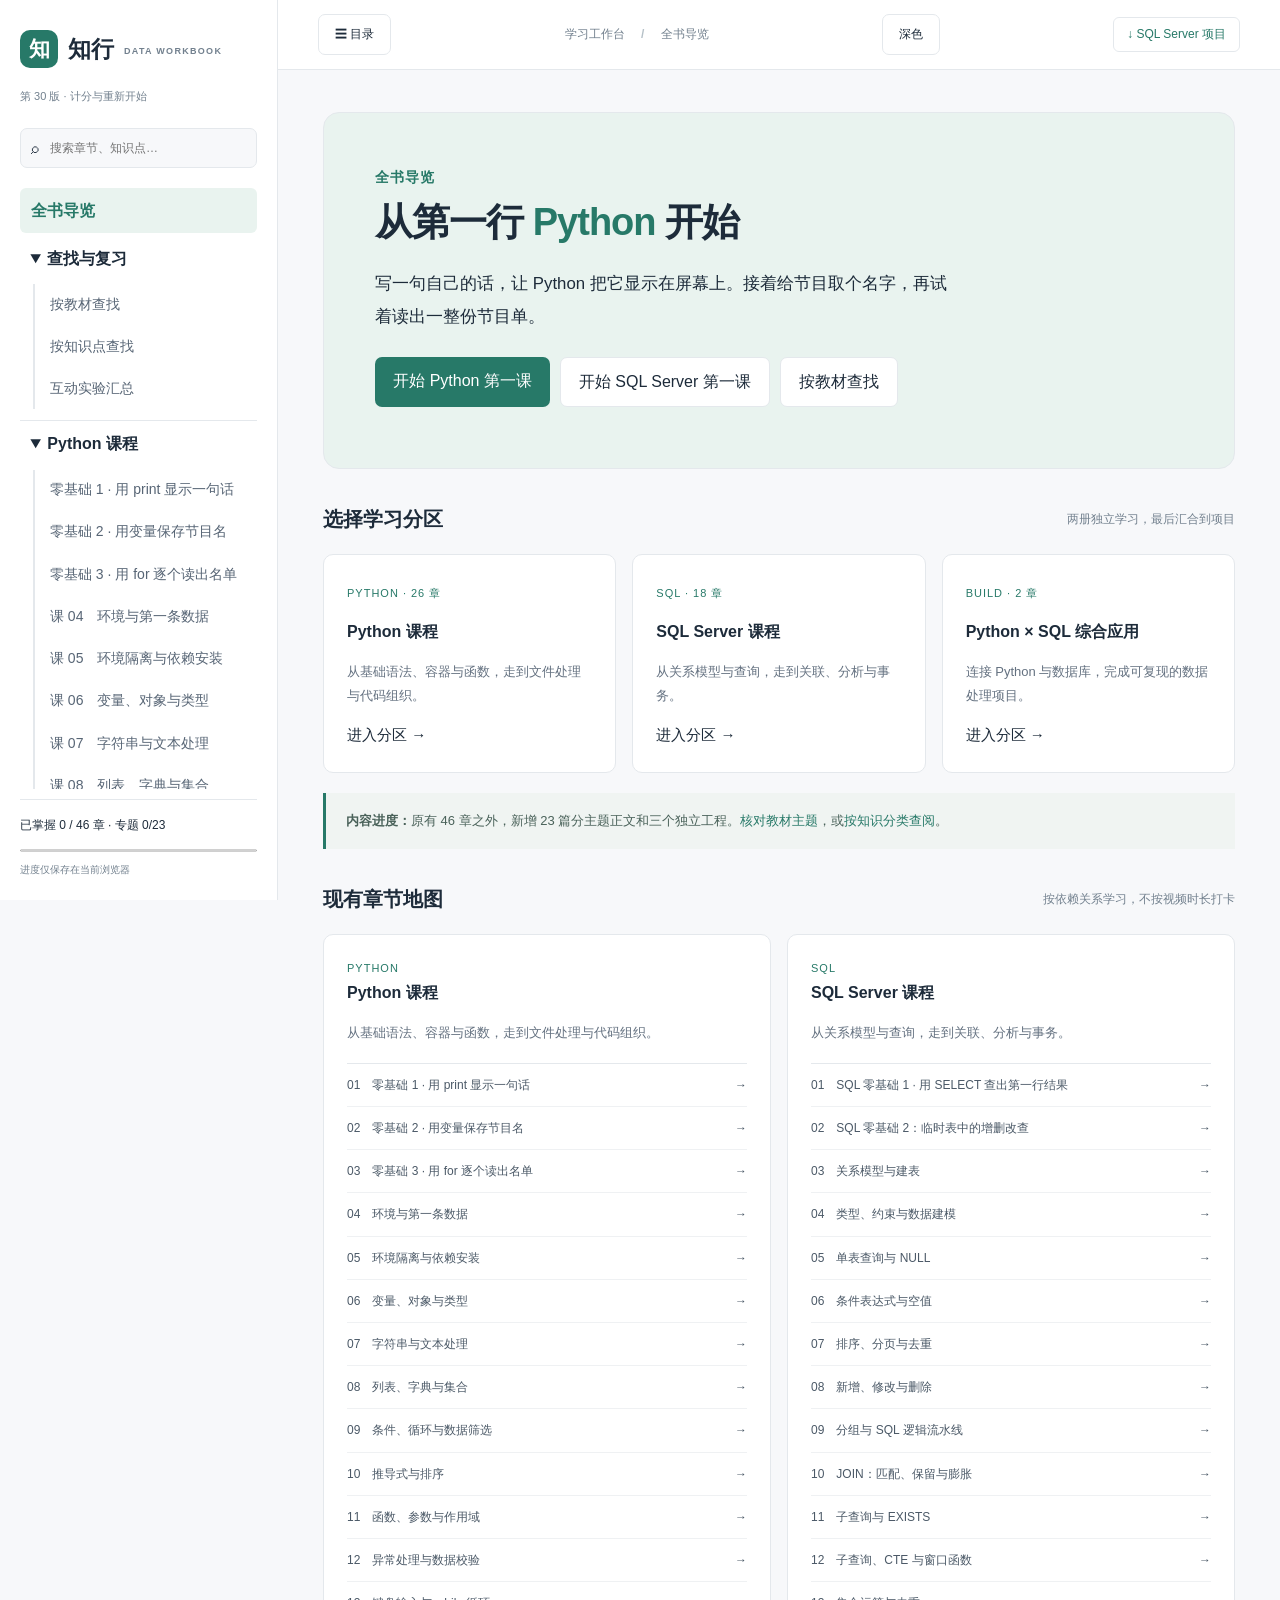
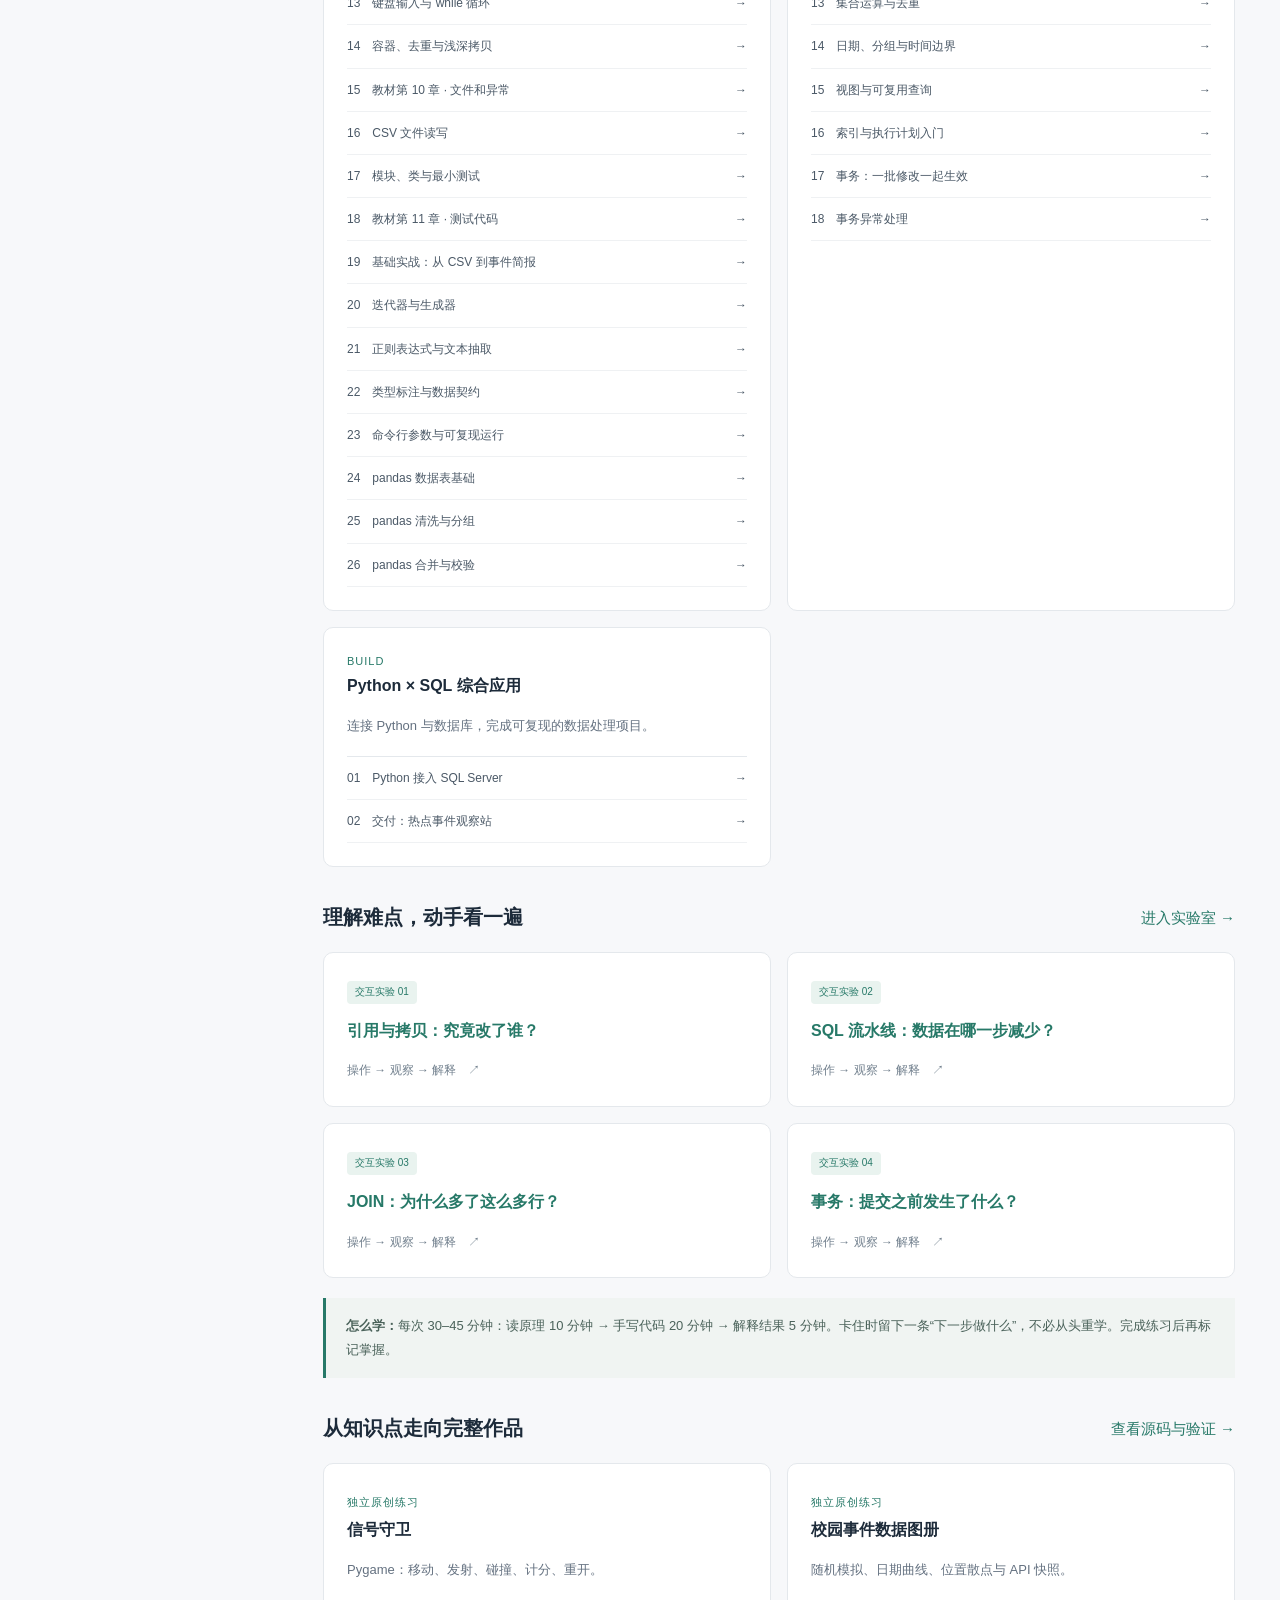
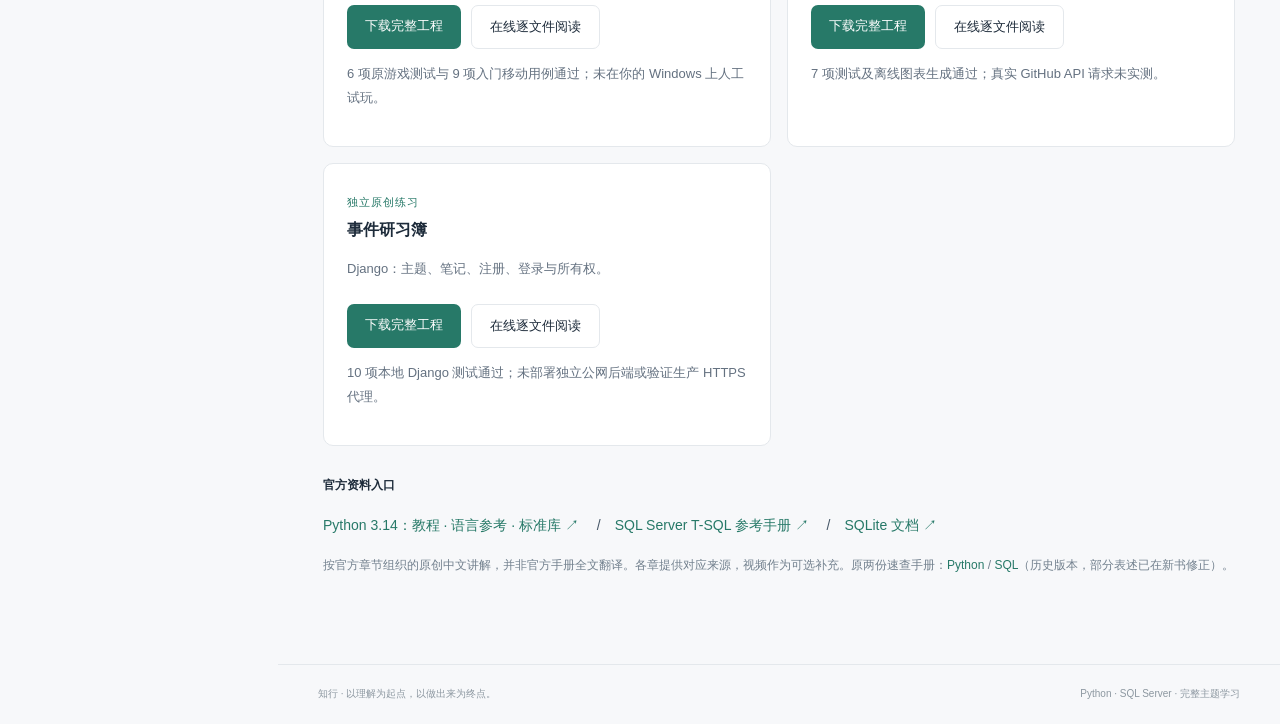
==== index.html @ 8c02c2bb "Publish chapter 14 scoring, game states and restart lesson (v30)" ====
<!doctype html><html lang="zh-CN"><head><meta charset="utf-8"><meta name="viewport" content="width=device-width,initial-scale=1"><meta name="description" content="Python 与 SQL 学习全书：官方文档导读、项目实践与可交互原理实验。"><title>知行 · Python × SQL 学习全书</title><link rel="stylesheet" href="style.css?v=26"></head><body><aside id="sidebar"><a class="brand" href="#home"><span>知</span> 知行 <small>DATA WORKBOOK</small></a><div class="edition">第 30 版 · 计分与重新开始</div><label class="search"><span>⌕</span><input id="search" placeholder="搜索章节、知识点…" aria-label="搜索章节"></label><nav id="nav"></nav><div class="sidebottom"><div id="progressText"></div><progress id="progress" max="15" value="0"></progress><small>进度仅保存在当前浏览器</small></div></aside><div class="shell"><header><button id="menu" aria-controls="sidebar" aria-expanded="true" aria-label="收起目录">☰ 目录</button><span>学习工作台 <b>/</b> <span id="crumb">全书导览</span></span><button id="theme" type="button">深色</button><a href="sqlserver-demo.zip?v=safety-20261116-1" download>↓ SQL Server 项目</a></header><main id="main"></main><footer>知行 · 以理解为起点，以做出来为终点。<span>Python · SQL Server · 完整主题学习</span></footer></div><script src="textbook-index.js?v=30"></script><script src="starter-runtime.js?v=26"></script><script src="roster-course.js?v=27"></script><script src="first-steps.js?v=26"></script><script src="game-workshop.js?v=29"></script><script src="target-workshop.js?v=29"></script><script src="curriculum.js?v=30"></script><script src="app.js?v=29"></script></body></html>
---- style.css ----
:root{--paper:#f7f8fa;--ink:#1d2b3a;--muted:#72808e;--line:#e4e8ec;--green:#277968;--soft:#e9f3ef}*{box-sizing:border-box}body{margin:0;background:var(--paper);color:var(--ink);font:15px/1.85 -apple-system,BlinkMacSystemFont,"Segoe UI","Microsoft YaHei",sans-serif}a{color:var(--green);text-decoration:none}button,input,select{font:inherit}button,a,input,select{outline-offset:4px}button{cursor:pointer;border:1px solid var(--line);background:white;color:var(--ink);padding:8px 16px;border-radius:7px}button:hover{border-color:var(--green);color:var(--green)}button:disabled{opacity:.4;cursor:default}aside{position:fixed;inset:0 auto 0 0;width:278px;background:#fff;border-right:1px solid var(--line);display:flex;flex-direction:column;padding:28px 20px 20px;z-index:30}.brand{display:flex;align-items:center;gap:10px;color:var(--ink);font-size:23px;font-weight:700}.brand span{display:grid;place-items:center;background:var(--green);color:white;width:38px;height:38px;border-radius:10px;font-size:21px}.brand small{font-size:9px;letter-spacing:1.3px;margin-top:5px;color:var(--muted)}.edition{font-size:11px;color:var(--muted);margin:15px 0 22px}.search{display:flex;align-items:center;background:var(--paper);border:1px solid var(--line);border-radius:7px;padding:5px 10px;gap:9px}.search input{border:0;background:none;min-width:0;width:100%;font-size:12px;outline:none}nav{flex:1;overflow:auto;margin:18px -8px 10px;padding:0 8px}nav a{display:block;color:#576575;font-size:12px;padding:8px 11px;border-radius:6px;margin:2px 0}nav a.active{color:var(--green);background:var(--soft);font-weight:650}nav h4{font-size:10px;letter-spacing:1px;color:#89939e;margin:21px 10px 6px}nav a:hover{background:var(--paper)}.sidebottom{border-top:1px solid var(--line);padding-top:15px;font-size:12px}.sidebottom small{font-size:10px;color:var(--muted)}progress{width:100%;height:5px;accent-color:var(--green)}.shell{margin-left:278px}header{height:70px;background:#ffffffee;border-bottom:1px solid var(--line);position:sticky;top:0;z-index:20;padding:0 40px;display:flex;align-items:center;justify-content:space-between;font-size:12px;color:var(--muted);backdrop-filter:blur(10px)}header b{padding:0 13px;color:#b6c1c8}header a{border:1px solid var(--line);padding:5px 13px;border-radius:6px}#menu{display:none}main{max-width:1200px;margin:auto;padding:42px 45px 60px}.eyebrow{font-size:11px;color:var(--green);letter-spacing:2px;font-weight:700}.hero{display:grid;grid-template-columns:1.4fr 1fr;gap:30px;align-items:center;margin-bottom:30px}h1{font-size:38px;line-height:1.45;letter-spacing:-1px;margin:13px 0 17px;font-weight:750}h1 em{font-style:normal;color:var(--green)}.intro{color:#6b7784;max-width:580px;font-size:14px;line-height:2}.actions{display:flex;flex-wrap:wrap;gap:10px;margin:23px 0 10px}.primary{background:var(--green);color:white;border-color:var(--green);display:inline-block;padding:9px 18px;border-radius:7px;font-size:13px}.primary:hover{color:white;background:#205f53}.secondary{display:inline-block;padding:9px 18px;border:1px solid var(--line);background:white;border-radius:7px;font-size:13px;color:var(--ink)}.heroart{background:#eaf0ec;border:1px solid #d8e5dd;border-radius:14px;padding:24px;transform:rotate(1deg)}.artlabel{font-size:10px;color:var(--green);letter-spacing:2px}.artrow{margin-top:13px;display:flex;align-items:center;gap:10px}.artbox{background:#fff;padding:10px 13px;border-radius:8px;flex:1;font-size:12px;box-shadow:0 3px 7px #23372f05}.artbox small{display:block;color:var(--muted);font-size:10px}.darkbox{background:#233f39;color:#cde3da;font-family:monospace;padding:16px;border-radius:9px;margin-top:16px;font-size:12px;line-height:1.9}.stats{display:grid;grid-template-columns:repeat(4,1fr);background:white;border:1px solid var(--line);border-radius:10px;margin:26px 0 36px}.stats div{padding:16px 22px;border-right:1px solid var(--line)}.stats div:last-child{border:0}.stats strong{font-size:23px;margin-right:8px}.stats small{font-size:11px;color:var(--muted)}.sectionhead{display:flex;align-items:center;justify-content:space-between;margin:32px 0 16px}h2{font-size:20px;margin:0}h3{font-size:16px;margin:0 0 10px}.sectionhead span,.muted{font-size:12px;color:var(--muted)}.grid{display:grid;grid-template-columns:repeat(2,minmax(0,1fr));gap:16px}.card{background:white;border:1px solid var(--line);border-radius:10px;padding:23px}.card p{font-size:13px;color:#647180}.card .label{color:var(--green);font-size:11px;letter-spacing:1px}.chapterlist{margin-top:18px;border-top:1px solid var(--line)}.chapterlist a{display:flex;justify-content:space-between;gap:10px;padding:10px 0;color:#4b5967;font-size:12px;border-bottom:1px solid #eff1f3}.chapterlist a:hover{color:var(--green)}.badge{display:inline-block;background:var(--soft);color:var(--green);font-size:10px;padding:2px 8px;border-radius:4px}.notice{background:#f0f4f2;border-left:3px solid var(--green);padding:16px 20px;margin:20px 0;font-size:13px;color:#4a625a}.article{max-width:860px}.article h1{font-size:32px}.chips{display:flex;flex-wrap:wrap;gap:8px;margin:20px 0}.chips span{font-size:11px;background:white;border:1px solid var(--line);padding:3px 10px;border-radius:5px}.block{margin:28px 0}.block p{font-size:14px;line-height:2.1;color:#465767}.codehead{background:#263b39;border-radius:9px 9px 0 0;padding:7px 16px;color:#bbcec9;font-size:11px;display:flex;justify-content:space-between;align-items:center}.codehead button{background:none;color:#c5dcd5;border-color:#49605b;font-size:10px;padding:2px 10px}pre{margin:0;background:#1d302e;color:#d7e8e1;padding:20px;border-radius:0 0 9px 9px;overflow:auto;font:13px/1.9 Consolas,monospace;white-space:pre}.output{padding:12px 16px;background:#ecf2ee;border:1px solid #dce8e0;font:12px/1.8 monospace;white-space:pre-wrap;margin-top:10px;border-radius:6px}details{padding:14px 18px;background:white;border:1px solid var(--line);border-radius:8px;margin:14px 0;font-size:13px}summary{cursor:pointer;color:var(--green);font-weight:600}.lessonfoot{display:flex;justify-content:space-between;gap:10px;border-top:1px solid var(--line);padding-top:25px;margin-top:30px}.lab{background:#fff;border:1px solid #cbded5;border-radius:12px;padding:24px;margin:25px 0}.lab h3{color:var(--green)}.lab .controls{display:flex;flex-wrap:wrap;gap:8px;margin:15px 0}.lab select{max-width:100%;padding:7px;border:1px solid var(--line);border-radius:6px}.labview{padding:18px;background:#f5f8f6;border-radius:8px;overflow:auto;margin-top:12px}.nodes{display:flex;gap:12px;flex-wrap:wrap}.node{flex:1;min-width:130px;padding:18px;background:white;border:1px solid #dce7e0;border-radius:8px;font-size:12px}.node strong{display:block;font-size:20px;color:var(--green)}.steps{display:flex;gap:5px;flex-wrap:wrap}.steps span{padding:5px 9px;border-radius:5px;background:#e7ede9;font-size:10px}.steps .on{background:var(--green);color:white}table{border-collapse:collapse;width:100%;font-size:12px;background:white}th,td{padding:8px 12px;text-align:left;border-bottom:1px solid var(--line)}th{font-weight:600;color:var(--green);background:#f2f6f3}footer{border-top:1px solid var(--line);padding:20px 40px;color:#8c97a0;font-size:10px;display:flex;justify-content:space-between}.future{opacity:.85}.source{font-size:12px;overflow-wrap:anywhere}input[type=range]{accent-color:var(--green);width:200px} @media(min-width:1450px){main{padding-top:55px}}@media(max-width:1050px){aside{width:240px}.shell{margin-left:240px}main{padding:30px 25px}.hero{grid-template-columns:1fr}.heroart{display:none}.stats div{padding:12px}.stats strong{font-size:20px}}@media(max-width:700px){aside{transform:translateX(-100%);width:278px;box-shadow:15px 0 40px #0002}aside.open{transform:translateX(0)}.shell{margin:0}header{padding:0 16px;height:60px;gap:10px}#menu{display:block;padding:4px 10px}header>span{font-size:10px;flex:1}header b{padding:0 6px}main{padding:28px 18px}h1{font-size:30px}.grid{grid-template-columns:1fr}.stats{grid-template-columns:1fr 1fr}.stats div{border-bottom:1px solid var(--line)}.article h1{font-size:27px}.lessonfoot{flex-wrap:wrap}footer span{display:none}.card{padding:19px}.lab{padding:17px}}
/* 双册入口与持续可用的阅读控制 */
#menu{display:inline-block;white-space:nowrap}.group-link{display:inline!important;padding:0!important;color:inherit!important;font-size:11px!important;letter-spacing:0}.group-link:hover{color:var(--green)!important}.book-grid{grid-template-columns:repeat(3,minmax(0,1fr))}.book-card{color:var(--ink);transition:border-color .15s,transform .15s}.book-card:hover{border-color:var(--green);transform:translateY(-2px)}.book-card h3{margin:12px 0 7px}.booklist{max-width:860px}.booklist a{font-size:15px;align-items:center;padding:17px 5px}.booklist a small{display:block;color:var(--muted);margin-left:2.6em;font-size:12px}.booklist a b{color:var(--green)}
@media(min-width:701px){body.sidebar-collapsed aside{transform:translateX(-100%)}body.sidebar-collapsed .shell{margin-left:0}}
@media(max-width:850px){.book-grid{grid-template-columns:1fr}}
:root[data-theme=dark]{color-scheme:dark;--paper:#151c20;--ink:#e7efec;--muted:#a2b3af;--line:#34433f;--green:#85cfb5;--soft:#273e37}
[data-theme=dark] aside,[data-theme=dark] .card,[data-theme=dark] .stats,[data-theme=dark] .secondary,[data-theme=dark] details,[data-theme=dark] .lab,[data-theme=dark] .node,[data-theme=dark] table,[data-theme=dark] button,[data-theme=dark] .chips span,[data-theme=dark] .artbox{background:#202c2b;color:var(--ink)}
[data-theme=dark] header{background:#202c2bef}[data-theme=dark] .card p,[data-theme=dark] .block p,[data-theme=dark] .intro,[data-theme=dark] nav a,[data-theme=dark] .chapterlist a{color:#bdccc7}[data-theme=dark] .notice,[data-theme=dark] .output,[data-theme=dark] .labview,[data-theme=dark] th,[data-theme=dark] .heroart{background:#293c35;color:#d4e5dd;border-color:#445c51}[data-theme=dark] .primary{background:#397f69;color:#fff}[data-theme=dark] .steps span{background:#40544c;color:#e4eee9}[data-theme=dark] .steps .on{background:#397f69}[data-theme=dark] input,[data-theme=dark] select{color:var(--ink);background:#202c2b}[data-theme=dark] .chapterlist a{border-color:var(--line)}
pre.lined code{counter-reset:code-line}pre.lined .code-line{display:block;min-height:1.9em;padding-left:3.6em;position:relative}pre.lined .code-line::before{counter-increment:code-line;content:counter(code-line);position:absolute;left:0;width:2.5em;text-align:right;color:#8ca8a0;user-select:none}
.syntax-keyword{color:#c7a8fa;font-weight:600}.syntax-string{color:#a8dbb5}.syntax-number{color:#ffd29c}.syntax-comment{color:#9fb8af;font-style:italic}
.knowledge-stats{display:flex;flex-wrap:wrap;gap:12px;margin:22px 0}.knowledge-stats b{background:var(--soft);color:var(--green);padding:9px 15px;border-radius:8px;font-size:13px}.category-links{display:flex;flex-wrap:wrap;gap:8px;margin:24px 0}.knowledge-card{color:var(--ink)}.knowledge-card h3{font-size:18px;margin:12px 0}.knowledge-card>span:last-child{font-size:12px}.knowledge-category,.point{scroll-margin-top:90px}.unit-toc{display:flex;flex-wrap:wrap;gap:8px;border:1px solid var(--line);padding:14px;border-radius:10px;overflow:visible;margin:25px 0}.unit-toc button{font-size:12px}.point{padding:22px 0;border-top:1px solid var(--line)}.point .label{font-size:11px;color:var(--green)}.point h2{margin-top:7px}.point p{font-size:15px;line-height:2.2;max-width:74ch}.pitfall-line{border-left:3px solid var(--line);padding-left:15px}.exercise-card{border-top:1px solid var(--line);padding:20px 0}.table-scroll{overflow:auto;border:1px solid var(--line);border-radius:8px}.table-scroll table{min-width:650px}.table-scroll th{white-space:nowrap}.table-scroll td{vertical-align:top}.nav-category{border:0;background:transparent;padding:4px 0;margin:5px 0}.nav-category summary{font-size:12px;padding:8px;color:var(--muted)}.nav-category a{padding-left:13px}.block p{white-space:pre-line}.knowledge-card .chips span{white-space:normal}.article,main{min-width:0}pre{max-width:100%}#progressText{line-height:1.7}
@media(max-width:700px){.point p{font-size:15px}.unit-toc{gap:5px}.unit-toc button{padding:6px 9px}.knowledge-stats{gap:7px}.knowledge-stats b{padding:7px 10px;font-size:11px}header>a{display:none}.lessonfoot .secondary,.lessonfoot button{font-size:12px;padding:8px 10px}}
@media print{aside,header,footer,.lessonfoot,.unit-toc,.codehead button{display:none!important}.shell{margin:0}main{padding:0;max-width:none}.article{max-width:none}pre{white-space:pre-wrap;color:black;background:#f3f3f3}.point{break-inside:avoid}}
.source-files{display:flex;flex-wrap:wrap;gap:7px;margin:22px 0}.source-files a{border:1px solid var(--line);border-radius:6px;padding:5px 9px;font:12px/1.6 monospace;overflow-wrap:anywhere}.source-files .selected{background:var(--soft);border-color:var(--green)}
.beginner-panel h2 { margin-bottom: 1rem; }
.beginner-reading { margin: .8rem 0; padding: .7rem 1rem; }
.beginner-reading > summary, .reading-change > summary { min-height: 2.75rem; padding: .55rem 0; }
.beginner-reading p, .beginner-reading li { font-size: 1rem; line-height: 1.8; }
.beginner-reading li + li { margin-top: .45rem; }
.beginner-reading h4 { margin: 1.2rem 0 .4rem; }
.beginner-reading .output { font-size: .9rem; }
.reading-question { min-width: 0; border: 1px solid var(--line); padding: .75rem 1rem; margin: 1.25rem 0; border-radius: .5rem; }
.reading-question legend { color: var(--ink); font-weight: 600; padding: 0 .3rem; }
.reading-choices { display: flex; flex-wrap: wrap; gap: .5rem; }
.reading-choices button { min-height: 2.75rem; white-space: normal; text-align: left; }
.reading-choices [aria-pressed=true] { outline: 2px solid var(--green); outline-offset: 1px; }
.reading-feedback:empty { margin: 0; }
@media (max-width: 700px) { .beginner-reading { padding: .35rem .65rem; } .reading-question { padding: .65rem; } }

.start-home,.starter,.index-card{font-size:1rem}
.start-home{margin-bottom:2rem;padding:clamp(1.25rem,4vw,3.25rem);border:1px solid var(--line);border-radius:1rem;background:var(--soft)}
.start-home h1{margin:.25rem 0 .8rem}.start-home .intro,.starter .intro{font-size:1.05rem;color:var(--ink)}
.course-kicker{color:var(--green);font-size:.9rem;font-weight:700;letter-spacing:.06em;margin:0}
.starter{max-width:48rem;margin:auto}.starter .course-kicker{margin-top:1.35rem}
.starter section{margin:1.6rem 0}.starter h2,.index-card h2{font-size:1.35rem;margin:0 0 .55rem}
.starter-editor{padding:clamp(.9rem,3vw,1.6rem);border:1px solid var(--line);border-radius:.75rem}
.starter-editor label{display:block;font-weight:650;margin:.8rem 0 .4rem}
.starter-editor textarea{display:block;width:100%;max-width:100%;resize:vertical;padding:1rem;background:#122c2b;color:#f1faf6;border:2px solid #64867c;border-radius:.55rem;font:1rem/1.65 ui-monospace,monospace}
.starter-editor textarea:focus-visible{outline:3px solid var(--green);outline-offset:2px}
#starter-output{min-height:3.6rem;white-space:pre-wrap;overflow-wrap:anywhere;color:var(--ink);background:var(--soft);padding:.85rem 1rem;border-radius:.5rem}
.starter details summary{cursor:pointer;color:var(--green);font-weight:650}
.starter .primary,.starter .secondary,.start-home .actions a,.starter button{font-size:1rem;min-height:44px}
.starter .beginner-check button{margin:.15rem}.starter code{overflow-wrap:anywhere}.starter .code-line{overflow-wrap:normal}
.textbook-grid{margin:1.5rem 0}.index-card p{font-size:1rem}.index-links{display:flex;flex-wrap:wrap;gap:.35rem 1rem}.index-links a{text-decoration:underline;text-underline-offset:3px;font-size:.94rem}
@media(max-width:600px){.start-home .actions{align-items:stretch;flex-direction:column}.start-home .actions a{text-align:center}.starter h1{font-size:1.8rem}.textbook-grid{grid-template-columns:minmax(0,1fr)}}

#nav > a, .nav-group > summary {font-size:1rem;font-weight:650;color:var(--ink)}
.nav-group {margin:0;padding:0;border:0;border-bottom:1px solid var(--line);border-radius:0;background:transparent}
.nav-group > summary {cursor:pointer;padding:.55rem .65rem}
.nav-group > div {border-left:2px solid var(--line);margin:0 0 .65rem .8rem;padding-left:.35rem}
#nav .nav-group a {font-size:.875rem;padding:.45rem .6rem}
#nav [aria-current="page"] {color:var(--green);background:var(--soft)}
.nav-group summary:focus-visible, #nav a:focus-visible {outline:2px solid var(--green);outline-offset:-2px}
.chapter-extension {margin:1.5rem 0;padding:.7rem 1rem}
.chapter-extension > summary {color:var(--green);font-size:1rem;font-weight:650;cursor:pointer}
.article .starter {margin:0;max-width:50rem}
.topic-search {max-width:38rem;margin:1.5rem 0}
.topic-search label {display:block;font-weight:650;margin-bottom:.4rem}
.topic-search input {width:100%;padding:.65rem .8rem;border:1px solid var(--line);border-radius:.5rem;background:var(--paper);color:var(--ink);font-size:1rem}
.project-routes h2 {margin:.4rem 0}.project-routes pre {white-space:pre-wrap}
@media (max-width:700px) {#nav .nav-group a,.nav-group > summary {min-height:44px}.roster pre{overflow-x:auto}}
.project-step {scroll-margin-top:5rem}

.roster-course {max-width:49rem;font-size:1rem}
.roster-course .intro {max-width:46rem;font-size:1.06rem}
.roster-index {display:grid;gap:.25rem;margin:1rem 0;padding:.7rem 1rem;border-left:3px solid var(--green);background:var(--soft)}
.roster-index a {font-size:1rem;margin:0;padding:.25rem .4rem}
.roster-stage {scroll-margin-top:5.5rem;margin:2.5rem 0}
.roster-stage h2 {margin:.3rem 0 .65rem}
.roster-stage .output {white-space:pre-wrap;overflow-wrap:anywhere}
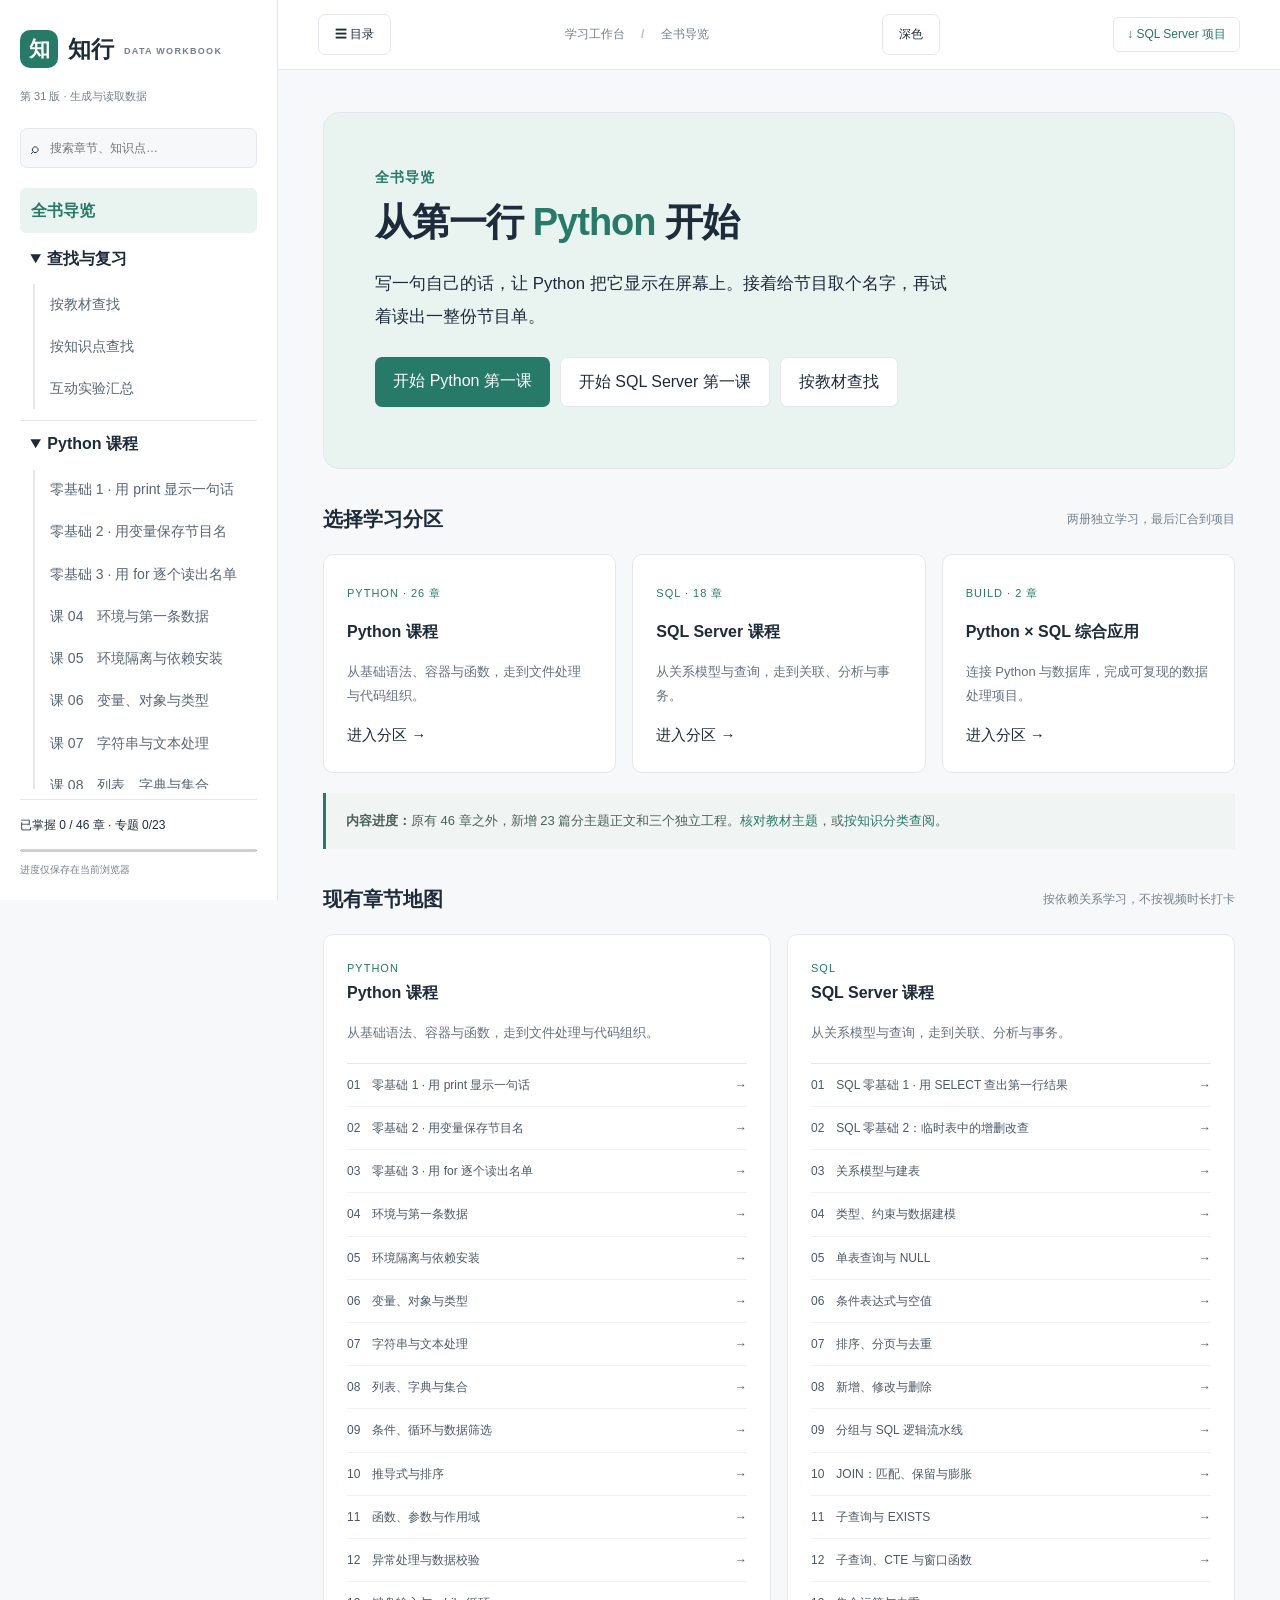
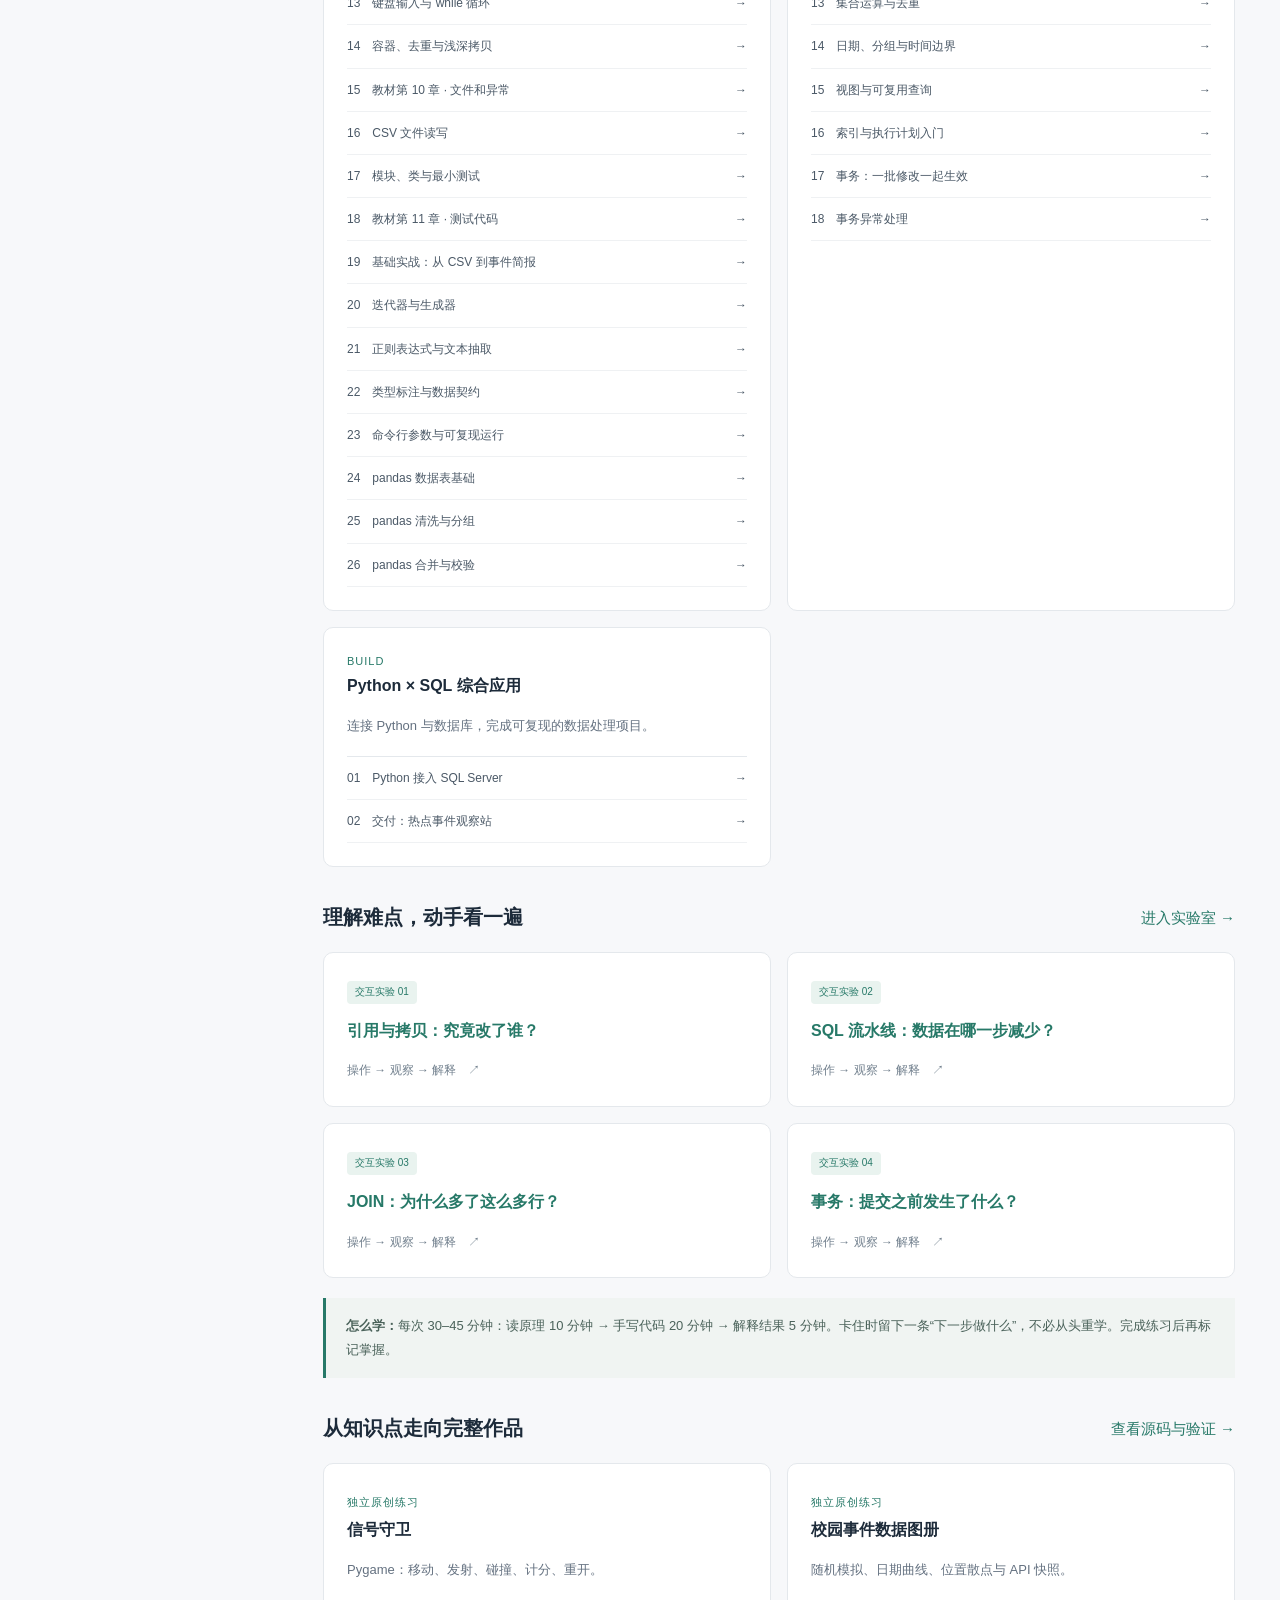
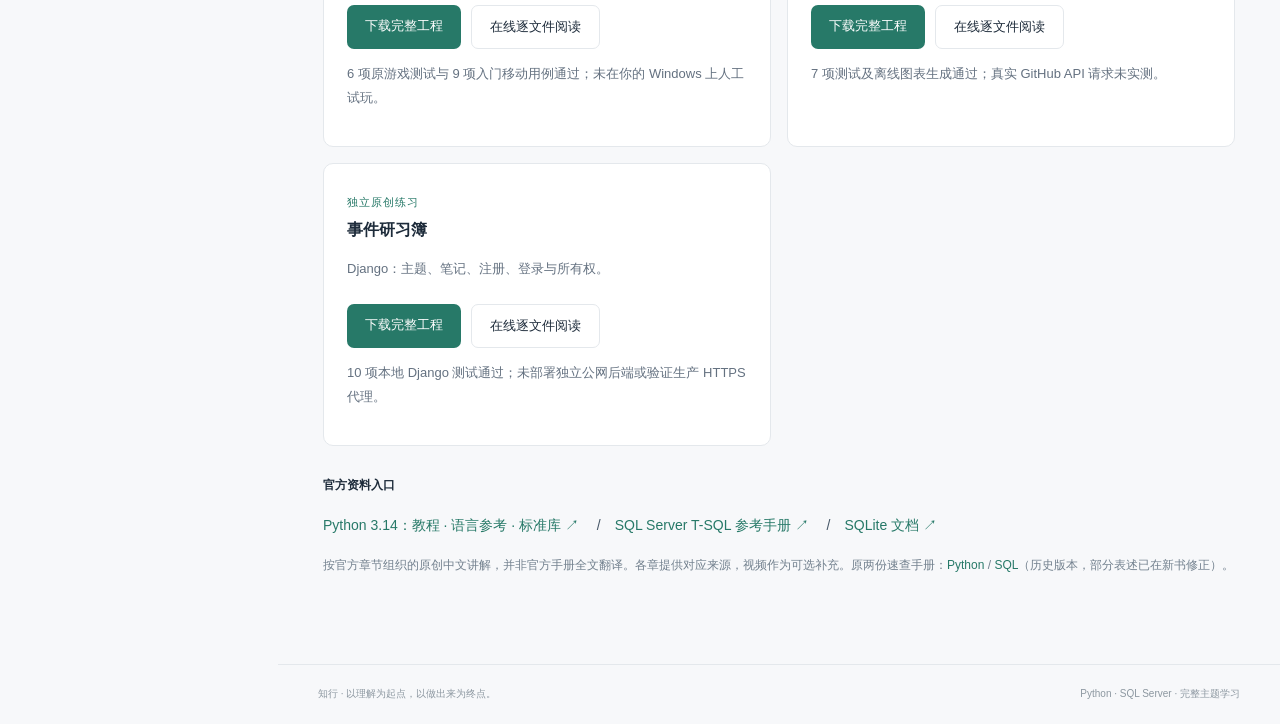
==== commit 64cfbe5f: "Teach chapters 15 and 16 with reproducible plots and real event files (v31)" ====
--- a/index.html
+++ b/index.html
@@ -1 +1 @@
-<!doctype html><html lang="zh-CN"><head><meta charset="utf-8"><meta name="viewport" content="width=device-width,initial-scale=1"><meta name="description" content="Python 与 SQL 学习全书：官方文档导读、项目实践与可交互原理实验。"><title>知行 · Python × SQL 学习全书</title><link rel="stylesheet" href="style.css?v=26"></head><body><aside id="sidebar"><a class="brand" href="#home"><span>知</span> 知行 <small>DATA WORKBOOK</small></a><div class="edition">第 30 版 · 计分与重新开始</div><label class="search"><span>⌕</span><input id="search" placeholder="搜索章节、知识点…" aria-label="搜索章节"></label><nav id="nav"></nav><div class="sidebottom"><div id="progressText"></div><progress id="progress" max="15" value="0"></progress><small>进度仅保存在当前浏览器</small></div></aside><div class="shell"><header><button id="menu" aria-controls="sidebar" aria-expanded="true" aria-label="收起目录">☰ 目录</button><span>学习工作台 <b>/</b> <span id="crumb">全书导览</span></span><button id="theme" type="button">深色</button><a href="sqlserver-demo.zip?v=safety-20261116-1" download>↓ SQL Server 项目</a></header><main id="main"></main><footer>知行 · 以理解为起点，以做出来为终点。<span>Python · SQL Server · 完整主题学习</span></footer></div><script src="textbook-index.js?v=30"></script><script src="starter-runtime.js?v=26"></script><script src="roster-course.js?v=27"></script><script src="first-steps.js?v=26"></script><script src="game-workshop.js?v=29"></script><script src="target-workshop.js?v=29"></script><script src="curriculum.js?v=30"></script><script src="app.js?v=29"></script></body></html>
+<!doctype html><html lang="zh-CN"><head><meta charset="utf-8"><meta name="viewport" content="width=device-width,initial-scale=1"><meta name="description" content="Python 与 SQL 学习全书：官方文档导读、项目实践与可交互原理实验。"><title>知行 · Python × SQL 学习全书</title><link rel="stylesheet" href="style.css?v=26"></head><body><aside id="sidebar"><a class="brand" href="#home"><span>知</span> 知行 <small>DATA WORKBOOK</small></a><div class="edition">第 31 版 · 生成与读取数据</div><label class="search"><span>⌕</span><input id="search" placeholder="搜索章节、知识点…" aria-label="搜索章节"></label><nav id="nav"></nav><div class="sidebottom"><div id="progressText"></div><progress id="progress" max="15" value="0"></progress><small>进度仅保存在当前浏览器</small></div></aside><div class="shell"><header><button id="menu" aria-controls="sidebar" aria-expanded="true" aria-label="收起目录">☰ 目录</button><span>学习工作台 <b>/</b> <span id="crumb">全书导览</span></span><button id="theme" type="button">深色</button><a href="sqlserver-demo.zip?v=safety-20261116-1" download>↓ SQL Server 项目</a></header><main id="main"></main><footer>知行 · 以理解为起点，以做出来为终点。<span>Python · SQL Server · 完整主题学习</span></footer></div><script src="textbook-index.js?v=31"></script><script src="starter-runtime.js?v=26"></script><script src="roster-course.js?v=27"></script><script src="first-steps.js?v=26"></script><script src="game-workshop.js?v=29"></script><script src="target-workshop.js?v=29"></script><script src="data-workshop.js?v=31"></script><script src="curriculum.js?v=31"></script><script src="app.js?v=29"></script></body></html>
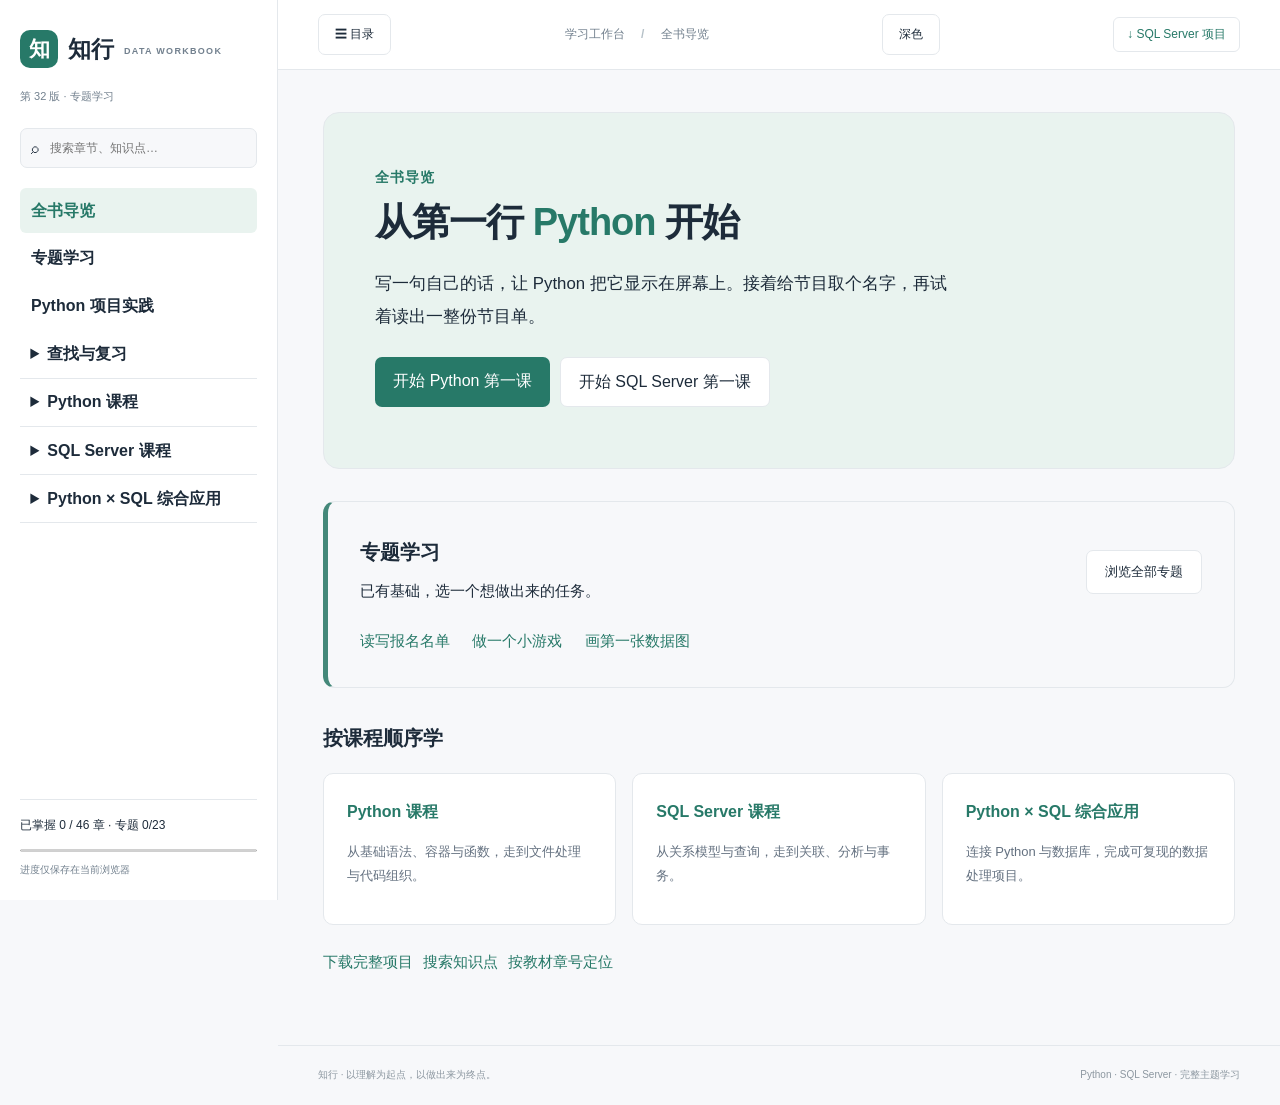
==== commit e706d98c: "Give topic lessons a dedicated home and simplify lookup (v32)" ====
--- a/index.html
+++ b/index.html
@@ -1 +1 @@
-<!doctype html><html lang="zh-CN"><head><meta charset="utf-8"><meta name="viewport" content="width=device-width,initial-scale=1"><meta name="description" content="Python 与 SQL 学习全书：官方文档导读、项目实践与可交互原理实验。"><title>知行 · Python × SQL 学习全书</title><link rel="stylesheet" href="style.css?v=26"></head><body><aside id="sidebar"><a class="brand" href="#home"><span>知</span> 知行 <small>DATA WORKBOOK</small></a><div class="edition">第 31 版 · 生成与读取数据</div><label class="search"><span>⌕</span><input id="search" placeholder="搜索章节、知识点…" aria-label="搜索章节"></label><nav id="nav"></nav><div class="sidebottom"><div id="progressText"></div><progress id="progress" max="15" value="0"></progress><small>进度仅保存在当前浏览器</small></div></aside><div class="shell"><header><button id="menu" aria-controls="sidebar" aria-expanded="true" aria-label="收起目录">☰ 目录</button><span>学习工作台 <b>/</b> <span id="crumb">全书导览</span></span><button id="theme" type="button">深色</button><a href="sqlserver-demo.zip?v=safety-20261116-1" download>↓ SQL Server 项目</a></header><main id="main"></main><footer>知行 · 以理解为起点，以做出来为终点。<span>Python · SQL Server · 完整主题学习</span></footer></div><script src="textbook-index.js?v=31"></script><script src="starter-runtime.js?v=26"></script><script src="roster-course.js?v=27"></script><script src="first-steps.js?v=26"></script><script src="game-workshop.js?v=29"></script><script src="target-workshop.js?v=29"></script><script src="data-workshop.js?v=31"></script><script src="curriculum.js?v=31"></script><script src="app.js?v=29"></script></body></html>
+<!doctype html><html lang="zh-CN"><head><meta charset="utf-8"><meta name="viewport" content="width=device-width,initial-scale=1"><meta name="description" content="Python 与 SQL 学习全书：官方文档导读、项目实践与可交互原理实验。"><title>知行 · Python × SQL 学习全书</title><link rel="stylesheet" href="style.css?v=32"></head><body><aside id="sidebar"><a class="brand" href="#home"><span>知</span> 知行 <small>DATA WORKBOOK</small></a><div class="edition">第 32 版 · 专题学习</div><label class="search"><span>⌕</span><input id="search" placeholder="搜索章节、知识点…" aria-label="搜索章节"></label><nav id="nav"></nav><div class="sidebottom"><div id="progressText"></div><progress id="progress" max="15" value="0"></progress><small>进度仅保存在当前浏览器</small></div></aside><div class="shell"><header><button id="menu" aria-controls="sidebar" aria-expanded="true" aria-label="收起目录">☰ 目录</button><span>学习工作台 <b>/</b> <span id="crumb">全书导览</span></span><button id="theme" type="button">深色</button><a href="sqlserver-demo.zip?v=safety-20261116-1" download>↓ SQL Server 项目</a></header><main id="main"></main><footer>知行 · 以理解为起点，以做出来为终点。<span>Python · SQL Server · 完整主题学习</span></footer></div><script src="textbook-index.js?v=31"></script><script src="starter-runtime.js?v=26"></script><script src="roster-course.js?v=27"></script><script src="first-steps.js?v=32"></script><script src="game-workshop.js?v=29"></script><script src="target-workshop.js?v=29"></script><script src="data-workshop.js?v=31"></script><script src="curriculum.js?v=32"></script><script src="app.js?v=32"></script></body></html>
--- a/style.css
+++ b/style.css
@@ -68,3 +68,6 @@
 .roster-stage {scroll-margin-top:5.5rem;margin:2.5rem 0}
 .roster-stage h2 {margin:.3rem 0 .65rem}
 .roster-stage .output {white-space:pre-wrap;overflow-wrap:anywhere}
+
+.focus-shelf{margin:1.5rem 0;padding:clamp(1rem,3vw,2rem);border:1px solid var(--line);border-inline-start:5px solid #448879;border-radius:12px;display:flex;align-items:center;justify-content:space-between;gap:1rem;flex-wrap:wrap}
+.focus-shelf h2,.topic-shelf h2{margin:0}.focus-shelf p{margin:.4rem 0}.focus-links{flex-basis:100%;display:flex;flex-wrap:wrap;gap:.65rem 1.4rem}.topic-shelf{display:grid;grid-template-columns:repeat(auto-fit,minmax(min(100%,19rem),1fr));gap:1rem}.topic-shelf ol{padding-inline-start:1.6rem}.topic-shelf li{padding:.6rem 0;border-bottom:1px solid var(--line)}.topic-shelf li a+a{display:block;font-size:.9rem}
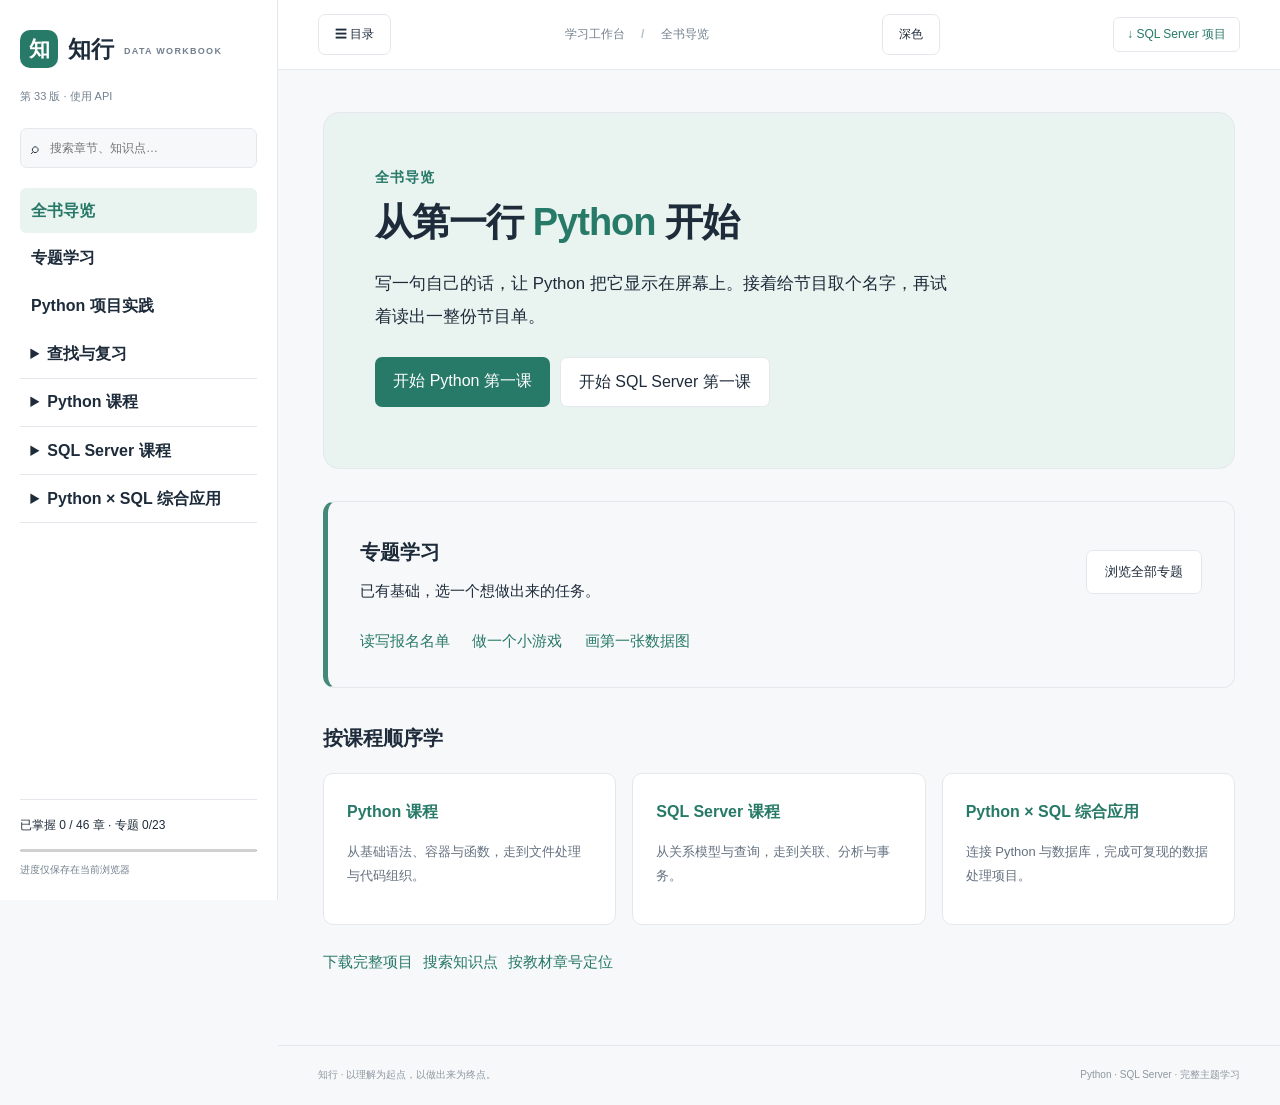
==== commit c83e8674: "Teach chapter 17 API requests, charts and offline recovery (v33)" ====
--- a/index.html
+++ b/index.html
@@ -1 +1 @@
-<!doctype html><html lang="zh-CN"><head><meta charset="utf-8"><meta name="viewport" content="width=device-width,initial-scale=1"><meta name="description" content="Python 与 SQL 学习全书：官方文档导读、项目实践与可交互原理实验。"><title>知行 · Python × SQL 学习全书</title><link rel="stylesheet" href="style.css?v=32"></head><body><aside id="sidebar"><a class="brand" href="#home"><span>知</span> 知行 <small>DATA WORKBOOK</small></a><div class="edition">第 32 版 · 专题学习</div><label class="search"><span>⌕</span><input id="search" placeholder="搜索章节、知识点…" aria-label="搜索章节"></label><nav id="nav"></nav><div class="sidebottom"><div id="progressText"></div><progress id="progress" max="15" value="0"></progress><small>进度仅保存在当前浏览器</small></div></aside><div class="shell"><header><button id="menu" aria-controls="sidebar" aria-expanded="true" aria-label="收起目录">☰ 目录</button><span>学习工作台 <b>/</b> <span id="crumb">全书导览</span></span><button id="theme" type="button">深色</button><a href="sqlserver-demo.zip?v=safety-20261116-1" download>↓ SQL Server 项目</a></header><main id="main"></main><footer>知行 · 以理解为起点，以做出来为终点。<span>Python · SQL Server · 完整主题学习</span></footer></div><script src="textbook-index.js?v=31"></script><script src="starter-runtime.js?v=26"></script><script src="roster-course.js?v=27"></script><script src="first-steps.js?v=32"></script><script src="game-workshop.js?v=29"></script><script src="target-workshop.js?v=29"></script><script src="data-workshop.js?v=31"></script><script src="curriculum.js?v=32"></script><script src="app.js?v=32"></script></body></html>
+<!doctype html><html lang="zh-CN"><head><meta charset="utf-8"><meta name="viewport" content="width=device-width,initial-scale=1"><meta name="description" content="Python 与 SQL 学习全书：官方文档导读、项目实践与可交互原理实验。"><title>知行 · Python × SQL 学习全书</title><link rel="stylesheet" href="style.css?v=32"></head><body><aside id="sidebar"><a class="brand" href="#home"><span>知</span> 知行 <small>DATA WORKBOOK</small></a><div class="edition">第 33 版 · 使用 API</div><label class="search"><span>⌕</span><input id="search" placeholder="搜索章节、知识点…" aria-label="搜索章节"></label><nav id="nav"></nav><div class="sidebottom"><div id="progressText"></div><progress id="progress" max="15" value="0"></progress><small>进度仅保存在当前浏览器</small></div></aside><div class="shell"><header><button id="menu" aria-controls="sidebar" aria-expanded="true" aria-label="收起目录">☰ 目录</button><span>学习工作台 <b>/</b> <span id="crumb">全书导览</span></span><button id="theme" type="button">深色</button><a href="sqlserver-demo.zip?v=safety-20261116-1" download>↓ SQL Server 项目</a></header><main id="main"></main><footer>知行 · 以理解为起点，以做出来为终点。<span>Python · SQL Server · 完整主题学习</span></footer></div><script src="textbook-index.js?v=33"></script><script src="starter-runtime.js?v=26"></script><script src="roster-course.js?v=27"></script><script src="first-steps.js?v=32"></script><script src="game-workshop.js?v=29"></script><script src="target-workshop.js?v=29"></script><script src="data-workshop.js?v=33"></script><script src="curriculum.js?v=33"></script><script src="app.js?v=32"></script></body></html>
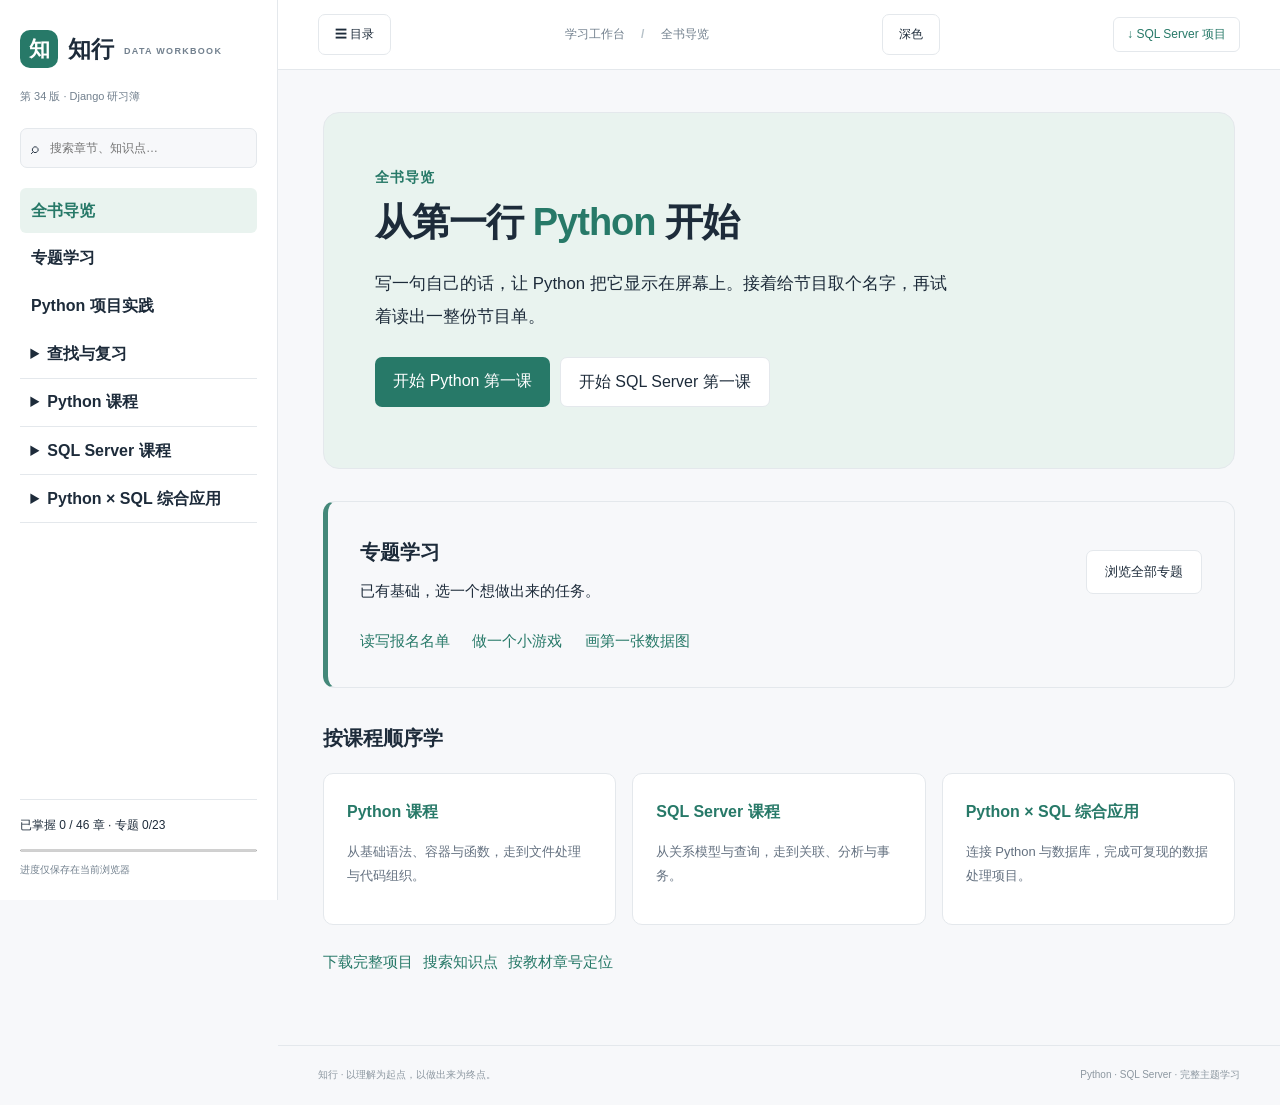
==== commit 4df643bd: "Add Django notebook setup and two-account workshops (v34)" ====
--- a/index.html
+++ b/index.html
@@ -1 +1 @@
-<!doctype html><html lang="zh-CN"><head><meta charset="utf-8"><meta name="viewport" content="width=device-width,initial-scale=1"><meta name="description" content="Python 与 SQL 学习全书：官方文档导读、项目实践与可交互原理实验。"><title>知行 · Python × SQL 学习全书</title><link rel="stylesheet" href="style.css?v=32"></head><body><aside id="sidebar"><a class="brand" href="#home"><span>知</span> 知行 <small>DATA WORKBOOK</small></a><div class="edition">第 33 版 · 使用 API</div><label class="search"><span>⌕</span><input id="search" placeholder="搜索章节、知识点…" aria-label="搜索章节"></label><nav id="nav"></nav><div class="sidebottom"><div id="progressText"></div><progress id="progress" max="15" value="0"></progress><small>进度仅保存在当前浏览器</small></div></aside><div class="shell"><header><button id="menu" aria-controls="sidebar" aria-expanded="true" aria-label="收起目录">☰ 目录</button><span>学习工作台 <b>/</b> <span id="crumb">全书导览</span></span><button id="theme" type="button">深色</button><a href="sqlserver-demo.zip?v=safety-20261116-1" download>↓ SQL Server 项目</a></header><main id="main"></main><footer>知行 · 以理解为起点，以做出来为终点。<span>Python · SQL Server · 完整主题学习</span></footer></div><script src="textbook-index.js?v=33"></script><script src="starter-runtime.js?v=26"></script><script src="roster-course.js?v=27"></script><script src="first-steps.js?v=32"></script><script src="game-workshop.js?v=29"></script><script src="target-workshop.js?v=29"></script><script src="data-workshop.js?v=33"></script><script src="curriculum.js?v=33"></script><script src="app.js?v=32"></script></body></html>
+<!doctype html><html lang="zh-CN"><head><meta charset="utf-8"><meta name="viewport" content="width=device-width,initial-scale=1"><meta name="description" content="Python 与 SQL 学习全书：官方文档导读、项目实践与可交互原理实验。"><title>知行 · Python × SQL 学习全书</title><link rel="stylesheet" href="style.css?v=32"></head><body><aside id="sidebar"><a class="brand" href="#home"><span>知</span> 知行 <small>DATA WORKBOOK</small></a><div class="edition">第 34 版 · Django 研习簿</div><label class="search"><span>⌕</span><input id="search" placeholder="搜索章节、知识点…" aria-label="搜索章节"></label><nav id="nav"></nav><div class="sidebottom"><div id="progressText"></div><progress id="progress" max="15" value="0"></progress><small>进度仅保存在当前浏览器</small></div></aside><div class="shell"><header><button id="menu" aria-controls="sidebar" aria-expanded="true" aria-label="收起目录">☰ 目录</button><span>学习工作台 <b>/</b> <span id="crumb">全书导览</span></span><button id="theme" type="button">深色</button><a href="sqlserver-demo.zip?v=safety-20261116-1" download>↓ SQL Server 项目</a></header><main id="main"></main><footer>知行 · 以理解为起点，以做出来为终点。<span>Python · SQL Server · 完整主题学习</span></footer></div><script src="textbook-index.js?v=34"></script><script src="starter-runtime.js?v=26"></script><script src="roster-course.js?v=27"></script><script src="first-steps.js?v=32"></script><script src="game-workshop.js?v=29"></script><script src="target-workshop.js?v=29"></script><script src="data-workshop.js?v=33"></script><script src="web-workshop.js?v=34"></script><script src="curriculum.js?v=34"></script><script src="app.js?v=32"></script></body></html>
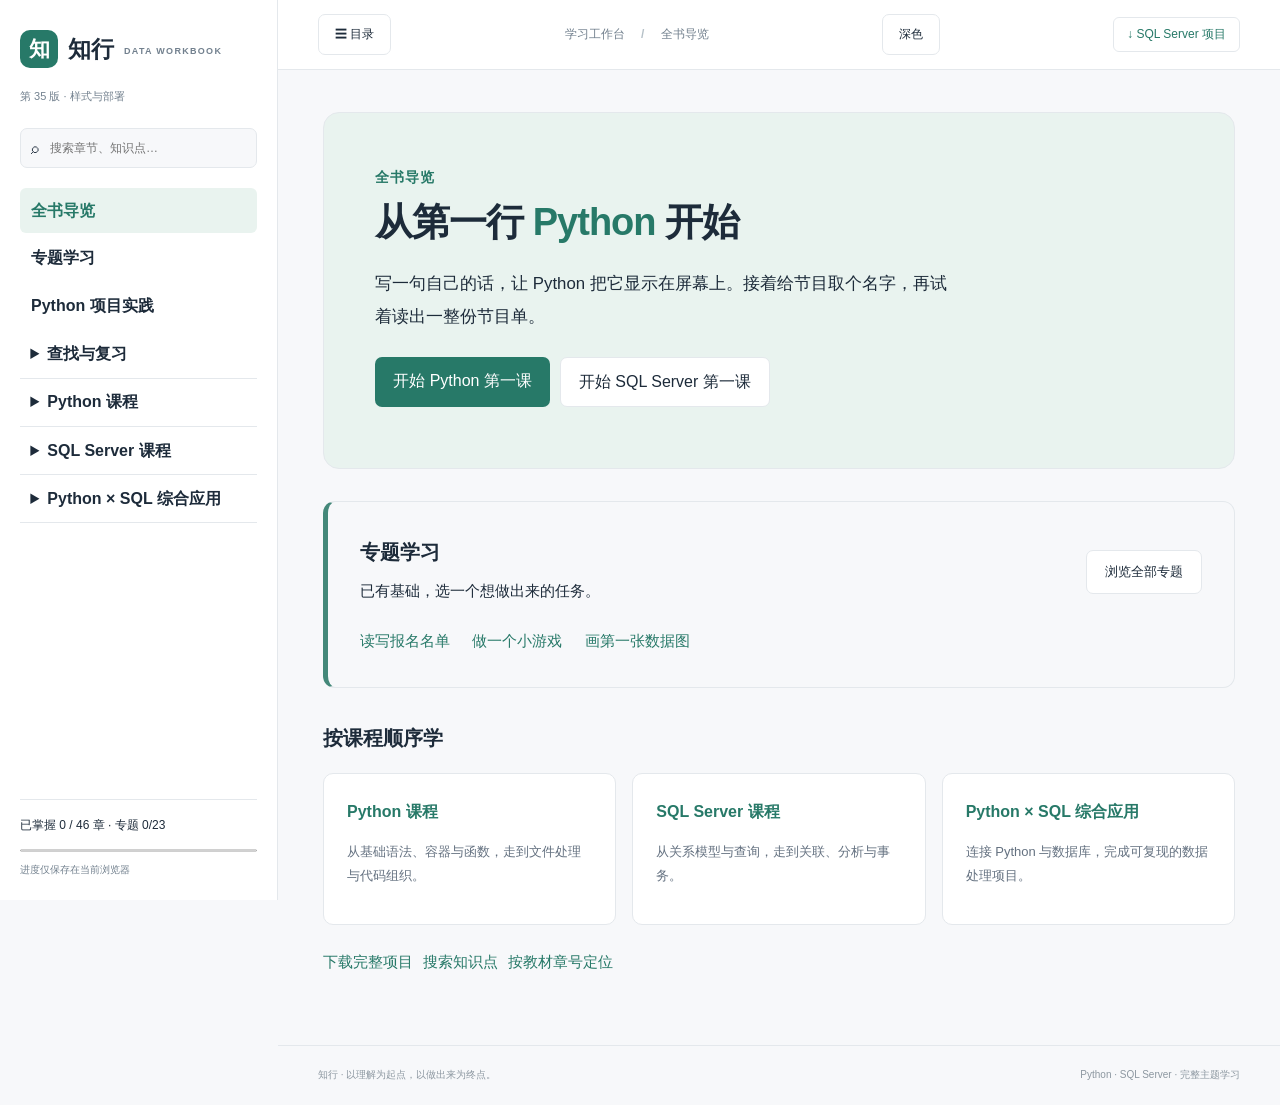
==== commit d25920e0: "Teach chapter 20 styling and persistent Django deployment (v35)" ====
--- a/index.html
+++ b/index.html
@@ -1 +1 @@
-<!doctype html><html lang="zh-CN"><head><meta charset="utf-8"><meta name="viewport" content="width=device-width,initial-scale=1"><meta name="description" content="Python 与 SQL 学习全书：官方文档导读、项目实践与可交互原理实验。"><title>知行 · Python × SQL 学习全书</title><link rel="stylesheet" href="style.css?v=32"></head><body><aside id="sidebar"><a class="brand" href="#home"><span>知</span> 知行 <small>DATA WORKBOOK</small></a><div class="edition">第 34 版 · Django 研习簿</div><label class="search"><span>⌕</span><input id="search" placeholder="搜索章节、知识点…" aria-label="搜索章节"></label><nav id="nav"></nav><div class="sidebottom"><div id="progressText"></div><progress id="progress" max="15" value="0"></progress><small>进度仅保存在当前浏览器</small></div></aside><div class="shell"><header><button id="menu" aria-controls="sidebar" aria-expanded="true" aria-label="收起目录">☰ 目录</button><span>学习工作台 <b>/</b> <span id="crumb">全书导览</span></span><button id="theme" type="button">深色</button><a href="sqlserver-demo.zip?v=safety-20261116-1" download>↓ SQL Server 项目</a></header><main id="main"></main><footer>知行 · 以理解为起点，以做出来为终点。<span>Python · SQL Server · 完整主题学习</span></footer></div><script src="textbook-index.js?v=34"></script><script src="starter-runtime.js?v=26"></script><script src="roster-course.js?v=27"></script><script src="first-steps.js?v=32"></script><script src="game-workshop.js?v=29"></script><script src="target-workshop.js?v=29"></script><script src="data-workshop.js?v=33"></script><script src="web-workshop.js?v=34"></script><script src="curriculum.js?v=34"></script><script src="app.js?v=32"></script></body></html>
+<!doctype html><html lang="zh-CN"><head><meta charset="utf-8"><meta name="viewport" content="width=device-width,initial-scale=1"><meta name="description" content="Python 与 SQL 学习全书：官方文档导读、项目实践与可交互原理实验。"><title>知行 · Python × SQL 学习全书</title><link rel="stylesheet" href="style.css?v=32"></head><body><aside id="sidebar"><a class="brand" href="#home"><span>知</span> 知行 <small>DATA WORKBOOK</small></a><div class="edition">第 35 版 · 样式与部署</div><label class="search"><span>⌕</span><input id="search" placeholder="搜索章节、知识点…" aria-label="搜索章节"></label><nav id="nav"></nav><div class="sidebottom"><div id="progressText"></div><progress id="progress" max="15" value="0"></progress><small>进度仅保存在当前浏览器</small></div></aside><div class="shell"><header><button id="menu" aria-controls="sidebar" aria-expanded="true" aria-label="收起目录">☰ 目录</button><span>学习工作台 <b>/</b> <span id="crumb">全书导览</span></span><button id="theme" type="button">深色</button><a href="sqlserver-demo.zip?v=safety-20261116-1" download>↓ SQL Server 项目</a></header><main id="main"></main><footer>知行 · 以理解为起点，以做出来为终点。<span>Python · SQL Server · 完整主题学习</span></footer></div><script src="textbook-index.js?v=35"></script><script src="starter-runtime.js?v=26"></script><script src="roster-course.js?v=27"></script><script src="first-steps.js?v=32"></script><script src="game-workshop.js?v=29"></script><script src="target-workshop.js?v=29"></script><script src="data-workshop.js?v=33"></script><script src="web-workshop.js?v=35"></script><script src="curriculum.js?v=35"></script><script src="app.js?v=32"></script></body></html>
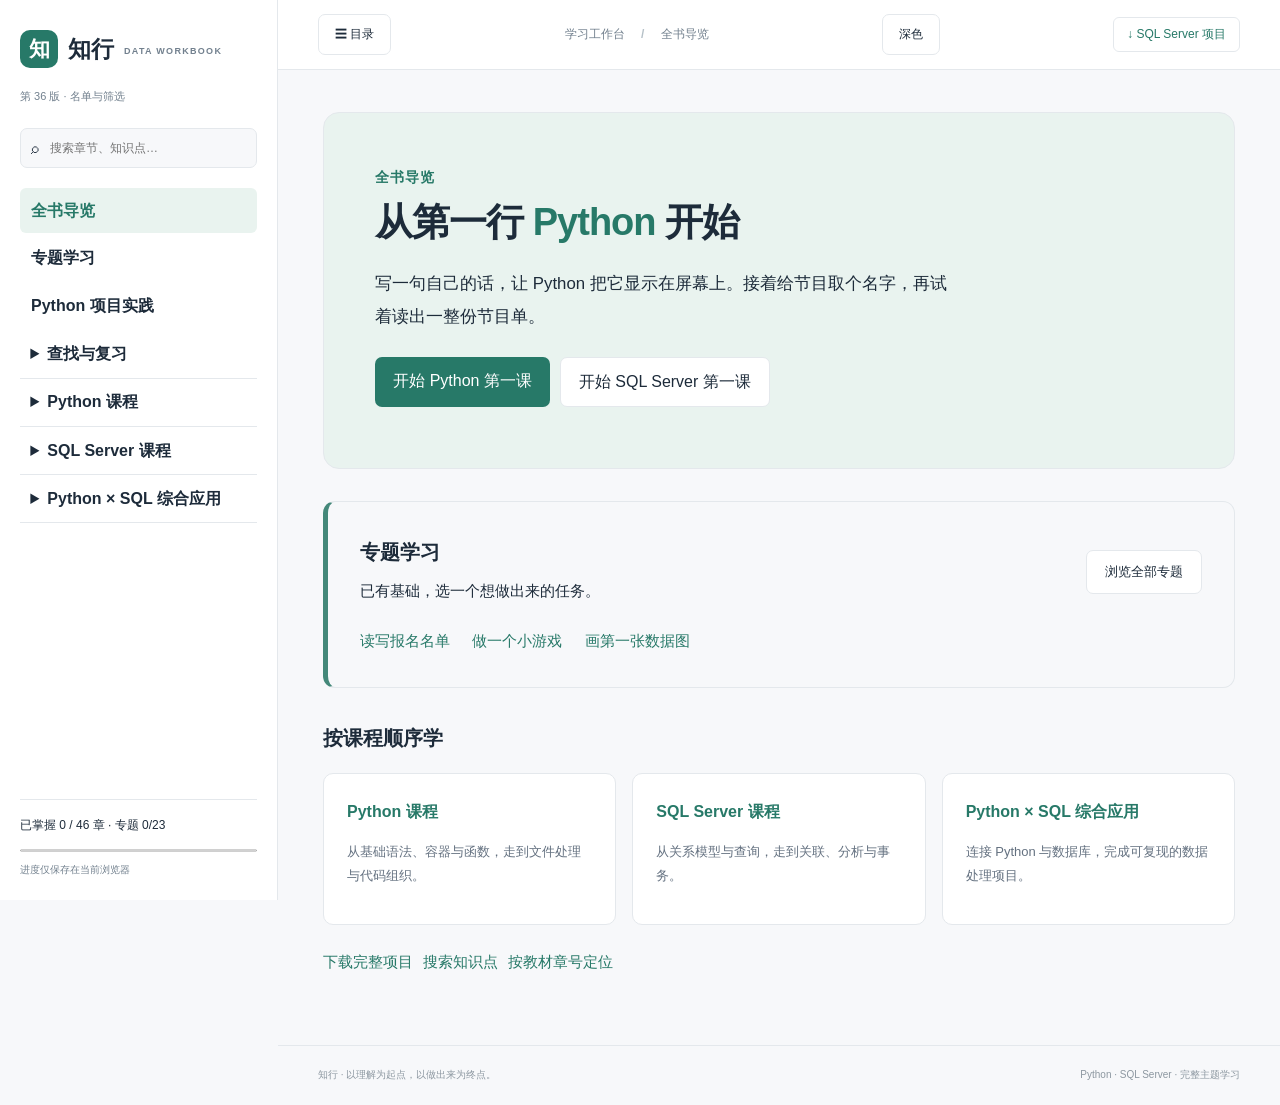
==== commit e11bc267: "Add editable beginner list workshop and coverage audit (v36)" ====
--- a/index.html
+++ b/index.html
@@ -1 +1 @@
-<!doctype html><html lang="zh-CN"><head><meta charset="utf-8"><meta name="viewport" content="width=device-width,initial-scale=1"><meta name="description" content="Python 与 SQL 学习全书：官方文档导读、项目实践与可交互原理实验。"><title>知行 · Python × SQL 学习全书</title><link rel="stylesheet" href="style.css?v=32"></head><body><aside id="sidebar"><a class="brand" href="#home"><span>知</span> 知行 <small>DATA WORKBOOK</small></a><div class="edition">第 35 版 · 样式与部署</div><label class="search"><span>⌕</span><input id="search" placeholder="搜索章节、知识点…" aria-label="搜索章节"></label><nav id="nav"></nav><div class="sidebottom"><div id="progressText"></div><progress id="progress" max="15" value="0"></progress><small>进度仅保存在当前浏览器</small></div></aside><div class="shell"><header><button id="menu" aria-controls="sidebar" aria-expanded="true" aria-label="收起目录">☰ 目录</button><span>学习工作台 <b>/</b> <span id="crumb">全书导览</span></span><button id="theme" type="button">深色</button><a href="sqlserver-demo.zip?v=safety-20261116-1" download>↓ SQL Server 项目</a></header><main id="main"></main><footer>知行 · 以理解为起点，以做出来为终点。<span>Python · SQL Server · 完整主题学习</span></footer></div><script src="textbook-index.js?v=35"></script><script src="starter-runtime.js?v=26"></script><script src="roster-course.js?v=27"></script><script src="first-steps.js?v=32"></script><script src="game-workshop.js?v=29"></script><script src="target-workshop.js?v=29"></script><script src="data-workshop.js?v=33"></script><script src="web-workshop.js?v=35"></script><script src="curriculum.js?v=35"></script><script src="app.js?v=32"></script></body></html>
+<!doctype html><html lang="zh-CN"><head><meta charset="utf-8"><meta name="viewport" content="width=device-width,initial-scale=1"><meta name="description" content="Python 与 SQL 学习全书：官方文档导读、项目实践与可交互原理实验。"><title>知行 · Python × SQL 学习全书</title><link rel="stylesheet" href="style.css?v=32"></head><body><aside id="sidebar"><a class="brand" href="#home"><span>知</span> 知行 <small>DATA WORKBOOK</small></a><div class="edition">第 36 版 · 名单与筛选</div><label class="search"><span>⌕</span><input id="search" placeholder="搜索章节、知识点…" aria-label="搜索章节"></label><nav id="nav"></nav><div class="sidebottom"><div id="progressText"></div><progress id="progress" max="15" value="0"></progress><small>进度仅保存在当前浏览器</small></div></aside><div class="shell"><header><button id="menu" aria-controls="sidebar" aria-expanded="true" aria-label="收起目录">☰ 目录</button><span>学习工作台 <b>/</b> <span id="crumb">全书导览</span></span><button id="theme" type="button">深色</button><a href="sqlserver-demo.zip?v=safety-20261116-1" download>↓ SQL Server 项目</a></header><main id="main"></main><footer>知行 · 以理解为起点，以做出来为终点。<span>Python · SQL Server · 完整主题学习</span></footer></div><script src="textbook-index.js?v=35"></script><script src="starter-runtime.js?v=36"></script><script src="roster-course.js?v=27"></script><script src="first-steps.js?v=36"></script><script src="game-workshop.js?v=29"></script><script src="target-workshop.js?v=29"></script><script src="data-workshop.js?v=33"></script><script src="web-workshop.js?v=35"></script><script src="curriculum.js?v=35"></script><script src="app.js?v=36"></script></body></html>
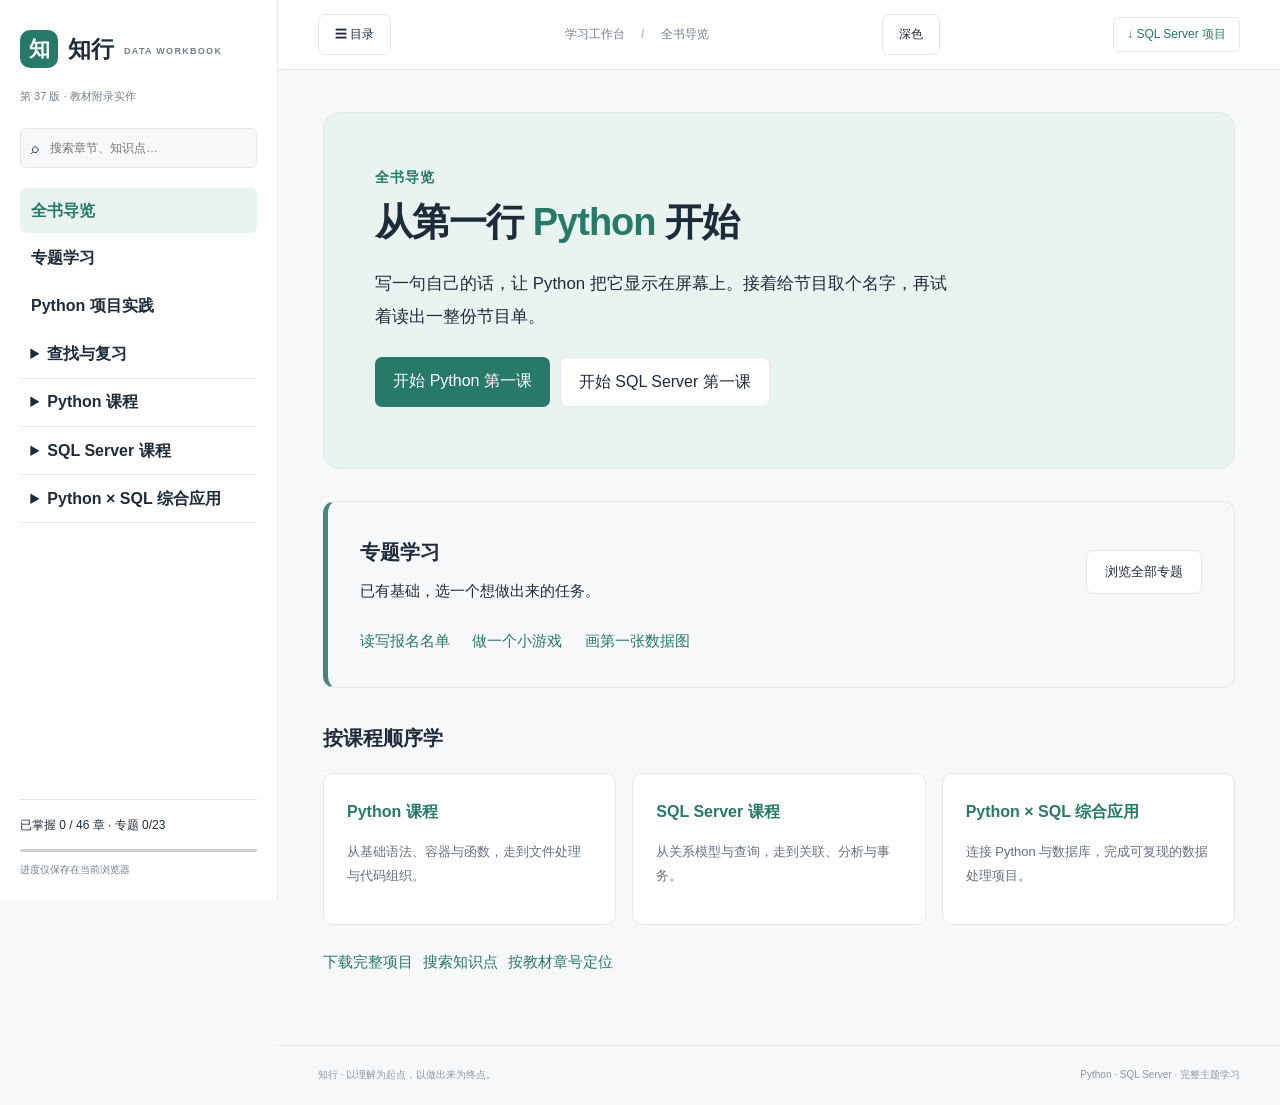
==== commit 334eeba3: "Add hands-on textbook appendices A–E (v37)" ====
--- a/index.html
+++ b/index.html
@@ -1 +1 @@
-<!doctype html><html lang="zh-CN"><head><meta charset="utf-8"><meta name="viewport" content="width=device-width,initial-scale=1"><meta name="description" content="Python 与 SQL 学习全书：官方文档导读、项目实践与可交互原理实验。"><title>知行 · Python × SQL 学习全书</title><link rel="stylesheet" href="style.css?v=32"></head><body><aside id="sidebar"><a class="brand" href="#home"><span>知</span> 知行 <small>DATA WORKBOOK</small></a><div class="edition">第 36 版 · 名单与筛选</div><label class="search"><span>⌕</span><input id="search" placeholder="搜索章节、知识点…" aria-label="搜索章节"></label><nav id="nav"></nav><div class="sidebottom"><div id="progressText"></div><progress id="progress" max="15" value="0"></progress><small>进度仅保存在当前浏览器</small></div></aside><div class="shell"><header><button id="menu" aria-controls="sidebar" aria-expanded="true" aria-label="收起目录">☰ 目录</button><span>学习工作台 <b>/</b> <span id="crumb">全书导览</span></span><button id="theme" type="button">深色</button><a href="sqlserver-demo.zip?v=safety-20261116-1" download>↓ SQL Server 项目</a></header><main id="main"></main><footer>知行 · 以理解为起点，以做出来为终点。<span>Python · SQL Server · 完整主题学习</span></footer></div><script src="textbook-index.js?v=35"></script><script src="starter-runtime.js?v=36"></script><script src="roster-course.js?v=27"></script><script src="first-steps.js?v=36"></script><script src="game-workshop.js?v=29"></script><script src="target-workshop.js?v=29"></script><script src="data-workshop.js?v=33"></script><script src="web-workshop.js?v=35"></script><script src="curriculum.js?v=35"></script><script src="app.js?v=36"></script></body></html>
+<!doctype html><html lang="zh-CN"><head><meta charset="utf-8"><meta name="viewport" content="width=device-width,initial-scale=1"><meta name="description" content="Python 与 SQL 学习全书：官方文档导读、项目实践与可交互原理实验。"><title>知行 · Python × SQL 学习全书</title><link rel="stylesheet" href="style.css?v=32"></head><body><aside id="sidebar"><a class="brand" href="#home"><span>知</span> 知行 <small>DATA WORKBOOK</small></a><div class="edition">第 37 版 · 教材附录实作</div><label class="search"><span>⌕</span><input id="search" placeholder="搜索章节、知识点…" aria-label="搜索章节"></label><nav id="nav"></nav><div class="sidebottom"><div id="progressText"></div><progress id="progress" max="15" value="0"></progress><small>进度仅保存在当前浏览器</small></div></aside><div class="shell"><header><button id="menu" aria-controls="sidebar" aria-expanded="true" aria-label="收起目录">☰ 目录</button><span>学习工作台 <b>/</b> <span id="crumb">全书导览</span></span><button id="theme" type="button">深色</button><a href="sqlserver-demo.zip?v=safety-20261116-1" download>↓ SQL Server 项目</a></header><main id="main"></main><footer>知行 · 以理解为起点，以做出来为终点。<span>Python · SQL Server · 完整主题学习</span></footer></div><script src="appendices.js?v=37"></script><script src="textbook-index.js?v=37"></script><script src="starter-runtime.js?v=36"></script><script src="roster-course.js?v=27"></script><script src="first-steps.js?v=37"></script><script src="game-workshop.js?v=29"></script><script src="target-workshop.js?v=29"></script><script src="data-workshop.js?v=33"></script><script src="web-workshop.js?v=35"></script><script src="curriculum.js?v=37"></script><script src="app.js?v=37"></script></body></html>
